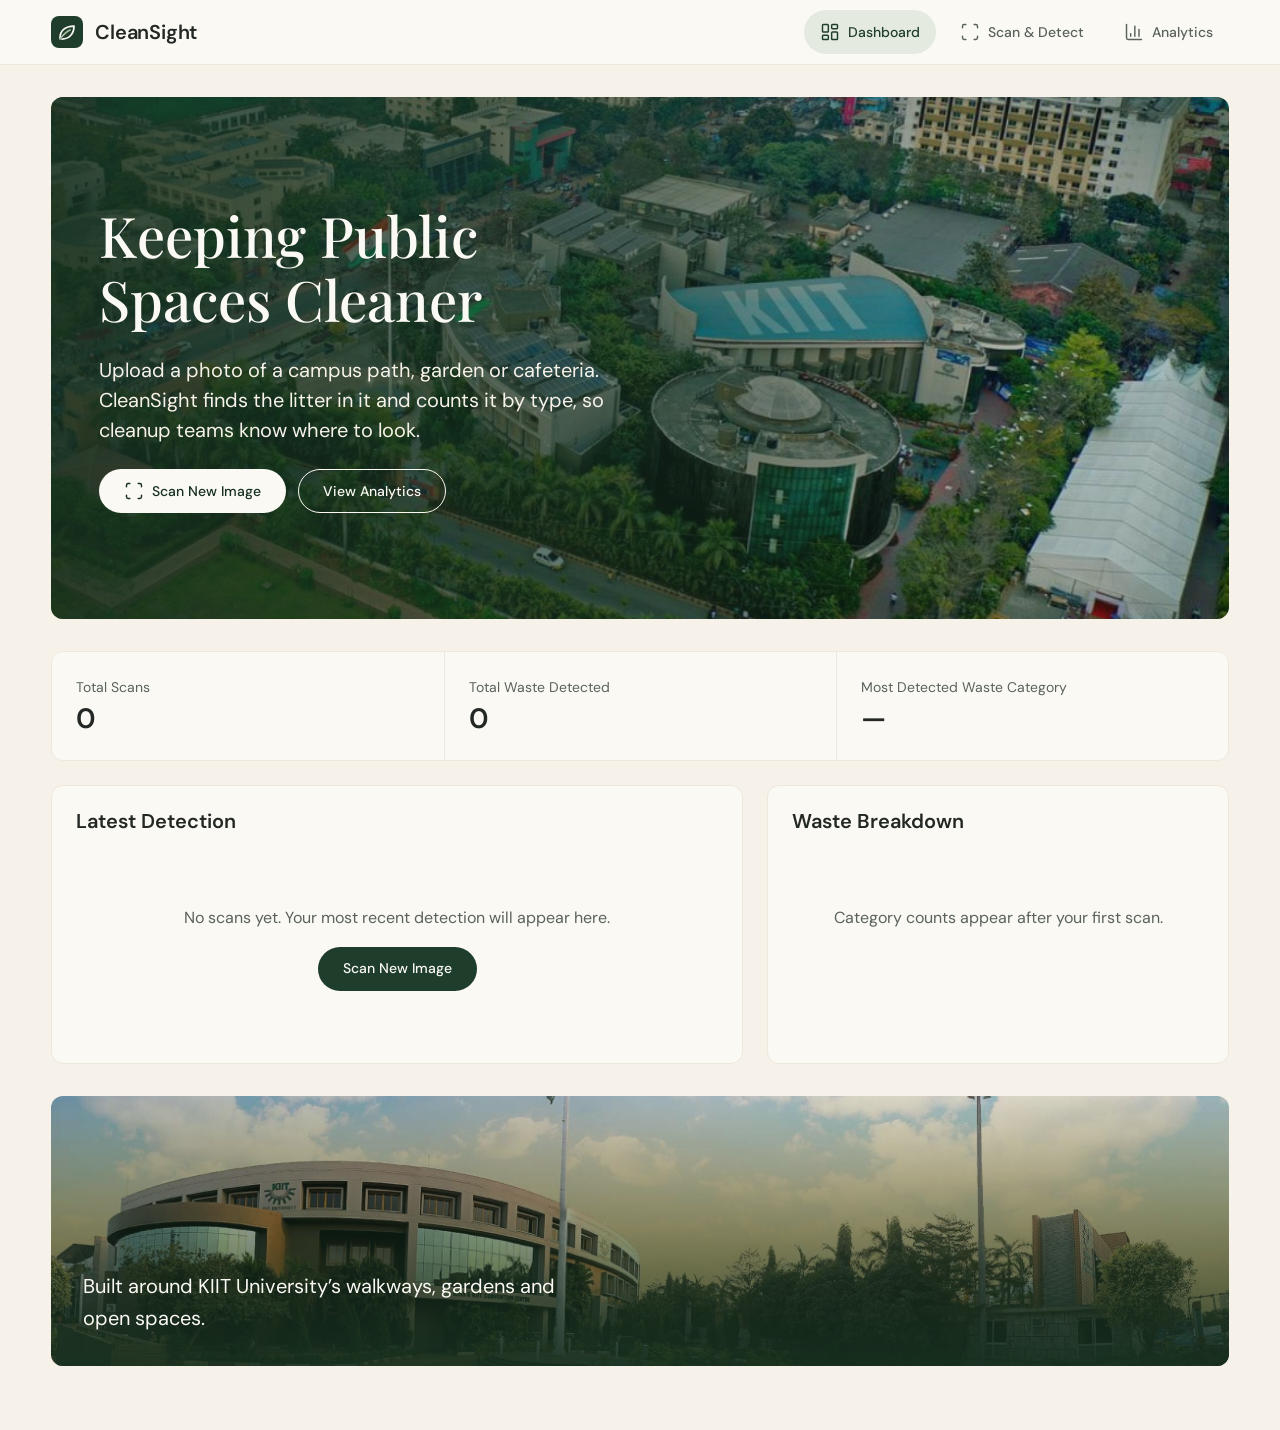
==== frontend/index.html @ a0051fdc "Add cleansight-frontend" ====
<!DOCTYPE html>
<html lang="en">
<head>
  <meta charset="UTF-8">
  <meta name="viewport" content="width=device-width, initial-scale=1">
  <title>Dashboard — CleanSight</title>
  <link rel="icon" href="assets/logo/logo.svg" type="image/svg+xml">
  <link rel="preload" href="assets/fonts/dm-sans-latin-400-normal.woff2" as="font" type="font/woff2" crossorigin>
  <link rel="stylesheet" href="css/global.css">
  <link rel="stylesheet" href="css/navbar.css">
  <link rel="stylesheet" href="css/dashboard.css">
</head>
<body data-root="" data-page="dashboard">
  <a class="skip-link" href="#main">Skip to content</a>
  <div id="navbar"></div>
  <main class="main" id="main">
    <div class="container">
      <section class="hero" aria-labelledby="hero-title">
        <div class="hero__content">
          <h1 class="hero__title" id="hero-title">Keeping Public Spaces Cleaner</h1>
          <p class="hero__text">Upload a photo of a campus path, garden or cafeteria. CleanSight finds the litter in it and counts it by type, so cleanup teams know where to look.</p>
          <div class="hero__actions">
            <a class="btn btn--primary" href="pages/scan.html"><svg class="icon" aria-hidden="true"><use href="assets/icons/sprite.svg#scan"></use></svg>Scan New Image</a>
            <a class="btn btn--secondary" href="pages/analytics.html">View Analytics</a>
          </div>
        </div>
      </section>

      <section class="stats dash-stats" aria-label="Summary">
        <div class="stat"><p class="stat__label">Total Scans</p><p class="stat__value" id="stat-scans">0</p></div>
        <div class="stat"><p class="stat__label">Total Waste Detected</p><p class="stat__value" id="stat-waste">0</p></div>
        <div class="stat"><p class="stat__label">Most Detected Waste Category</p><p class="stat__value" id="stat-top">—</p></div>
      </section>

      <div class="dash-grid">
        <section class="card" aria-labelledby="latest-title">
          <div class="card__head"><h2 class="section-title" id="latest-title">Latest Detection</h2></div>
          <div id="latest-empty" class="empty-state">
            <p>No scans yet. Your most recent detection will appear here.</p>
            <p style="margin-top:var(--s-4)"><a class="btn btn--primary" href="pages/scan.html">Scan New Image</a></p>
          </div>
          <div id="latest-filled" hidden>
            <img class="latest__img" id="latest-img" alt="Annotated image from the latest scan">
            <div class="latest__meta">
              <p id="latest-summary" class="text-muted"></p>
              <a class="btn btn--secondary" id="latest-details" href="pages/scan.html">View Details</a>
            </div>
          </div>
        </section>

        <section class="card" aria-labelledby="breakdown-title">
          <div class="card__head"><h2 class="section-title" id="breakdown-title">Waste Breakdown</h2></div>
          <div id="breakdown-empty" class="empty-state"><p>Category counts appear after your first scan.</p></div>
          <div id="breakdown-filled" class="breakdown" hidden>
            <div class="chart-box"><canvas id="breakdown-chart" role="img" aria-label="Donut chart of detected waste by category"></canvas></div>
            <ul class="legend" id="breakdown-legend"></ul>
          </div>
        </section>
      </div>

      <section class="band" aria-label="KIIT University campus">
        <p class="band__text">Built around KIIT University’s walkways, gardens and open spaces.</p>
      </section>
    </div>
  </main>
  <script src="js/vendor/chart.umd.js"></script>
  <script type="module" src="js/app.js"></script>
  <script type="module" src="js/dashboard.js"></script>
</body>
</html>
---- frontend/css/global.css ----
@import url("variables.css");

*,*::before,*::after{box-sizing:border-box}
html{-webkit-text-size-adjust:100%;scroll-padding-top:var(--nav-height)}
@media (min-width:1600px){html{font-size:18px}}
body{margin:0;min-height:100vh;background:var(--bg);color:var(--text);font-family:var(--font-body);font-size:var(--fs-md);line-height:var(--lh-body);-webkit-font-smoothing:antialiased}
img,svg{display:block;max-width:100%}
h1,h2,h3{margin:0;line-height:var(--lh-heading);font-weight:600}
p{margin:0}
a{color:inherit}
button,input{font:inherit;color:inherit}
:focus-visible{outline:2px solid var(--focus);outline-offset:2px}
.skip-link{position:absolute;left:var(--s-4);top:-100px;background:var(--primary);color:var(--on-primary);padding:var(--s-2) var(--s-4);border-radius:var(--radius);z-index:100}
.skip-link:focus{top:var(--s-2)}

.container{width:100%;max-width:var(--max-width);margin-inline:auto;padding-inline:clamp(1.5rem,4vw,4rem)}
.page-title{font-family:var(--font-display);font-size:var(--fs-hero);font-weight:500}
.section-title{font-size:var(--fs-lg)}
.text-muted{color:var(--text-muted)}
.num{font-variant-numeric:tabular-nums}

.icon{width:20px;height:20px;flex:none}
.icon--sm{width:16px;height:16px}

.card{min-width:0;background:var(--surface);border:1px solid var(--border);border-radius:var(--radius);padding:var(--s-6)}

.btn{display:inline-flex;align-items:center;justify-content:center;gap:var(--s-2);min-height:44px;padding:0 var(--s-6);border-radius:var(--radius-pill);border:1px solid transparent;font-weight:500;font-size:var(--fs-sm);text-decoration:none;cursor:pointer;transition:background-color var(--t-fast) var(--ease),border-color var(--t-fast) var(--ease),color var(--t-fast) var(--ease)}
.btn--primary{background:var(--primary);color:var(--on-primary)}
.btn--primary:hover{background:var(--primary-hover)}
.btn--secondary{background:transparent;color:var(--primary);border-color:var(--primary)}
.btn--secondary:hover{background:var(--sage-100)}
.btn--ghost{background:transparent;color:var(--text-muted)}
.btn--ghost:hover{color:var(--text);background:var(--ivory-200)}
.btn:disabled,.btn[aria-disabled="true"]{opacity:.5;cursor:not-allowed}

.alert{display:flex;gap:var(--s-3);align-items:flex-start;padding:var(--s-4);border-radius:var(--radius);border:1px solid;font-size:var(--fs-sm)}
.alert--error{color:var(--error);border-color:currentColor;background:#fbefed}
.alert--warning{color:var(--warning);border-color:currentColor;background:#fbf3e4}
.alert--success{color:var(--forest-700);border-color:var(--sage-300);background:var(--sage-100)}
.alert__body{color:var(--text)}

.empty-state{text-align:center;padding:var(--s-12) var(--s-6);color:var(--text-muted)}

.main{padding-block:var(--s-8) var(--s-16);min-height:calc(100vh - var(--nav-height))}

@media (prefers-reduced-motion:reduce){*,*::before,*::after{transition-duration:.01ms!important;animation-duration:.01ms!important;animation-iteration-count:1!important}}

[hidden]{display:none!important}

/* Stat row (Dashboard + Analytics) */
.stats{display:grid;grid-template-columns:repeat(auto-fit,minmax(200px,1fr));background:var(--surface);border:1px solid var(--border);border-radius:var(--radius)}
.stat{padding:var(--s-6);border-left:1px solid var(--border)}
.stat:first-child{border-left:0}
.stat__label{font-size:var(--fs-sm);color:var(--text-muted)}
.stat__value{margin-top:var(--s-1);font-size:var(--fs-xl);font-weight:600;font-variant-numeric:tabular-nums;line-height:1.2}
@media (max-width:640px){.stat{border-left:0;border-top:1px solid var(--border)}.stat:first-child{border-top:0}}

/* Chart legend list */
.legend{list-style:none;margin:0;padding:0;display:grid;gap:var(--s-3)}
.legend__item{display:flex;align-items:center;gap:var(--s-3);font-size:var(--fs-sm)}
.legend__swatch{width:12px;height:12px;border-radius:3px;flex:none}
.legend__name{flex:1}
.legend__value{font-variant-numeric:tabular-nums;color:var(--text-muted)}
.chart-box{position:relative;width:100%;max-width:340px;aspect-ratio:1;margin-inline:auto}
.chart-box--wide{max-width:none;aspect-ratio:auto;height:clamp(280px,40vh,460px)}
.card__head{display:flex;align-items:center;justify-content:space-between;gap:var(--s-4);margin-bottom:var(--s-6)}
---- frontend/css/navbar.css ----
.navbar{position:sticky;top:0;z-index:50;background:var(--surface);border-bottom:1px solid var(--border)}
.navbar__inner{display:flex;align-items:center;justify-content:space-between;height:var(--nav-height)}
.navbar__brand{display:flex;align-items:center;gap:var(--s-3);text-decoration:none;font-weight:600;font-size:var(--fs-lg);letter-spacing:-.01em}
.navbar__brand img{width:32px;height:32px}
.navbar__links{display:flex;gap:var(--s-2);list-style:none;margin:0;padding:0}
.navbar__link{display:flex;align-items:center;gap:var(--s-2);min-height:44px;padding:0 var(--s-4);border-radius:var(--radius-pill);text-decoration:none;font-size:var(--fs-sm);font-weight:500;color:var(--text-muted);transition:background-color var(--t-fast) var(--ease),color var(--t-fast) var(--ease)}
.navbar__link:hover{color:var(--text);background:var(--ivory-200)}
.navbar__link[aria-current="page"]{color:var(--primary);background:var(--sage-100)}
.navbar__toggle{display:none;align-items:center;justify-content:center;width:44px;height:44px;border:0;border-radius:var(--radius);background:transparent;cursor:pointer}
.navbar__toggle:hover{background:var(--ivory-200)}
.navbar__toggle .icon-close{display:none}
.navbar__toggle[aria-expanded="true"] .icon-open{display:none}
.navbar__toggle[aria-expanded="true"] .icon-close{display:block}

@media (max-width:768px){
  .navbar__toggle{display:inline-flex}
  .navbar__links{display:none;position:absolute;left:0;right:0;top:var(--nav-height);flex-direction:column;gap:var(--s-1);padding:var(--s-3) var(--s-6) var(--s-4);background:var(--surface);border-bottom:1px solid var(--border)}
  .navbar__links.is-open{display:flex}
  .navbar__link{padding:0 var(--s-4);border-radius:var(--radius)}
}
---- frontend/css/dashboard.css ----
.hero{position:relative;overflow:hidden;border-radius:var(--radius);min-height:clamp(420px,58vh,680px);display:flex;align-items:center;background:var(--forest-900) url("../assets/images/hero-campus.jpg") center/cover no-repeat;color:var(--ivory-50)}
.hero::before{content:"";position:absolute;inset:0;background:linear-gradient(90deg,rgba(22,48,31,.88) 0%,rgba(22,48,31,.6) 50%,rgba(22,48,31,.15) 100%)}
.hero__content{position:relative;padding:var(--s-12);max-width:620px;display:grid;gap:var(--s-6);animation:hero-in 600ms var(--ease) both}
.hero__title{font-family:var(--font-display);font-weight:500;font-size:var(--fs-hero)}
.hero__text{font-size:var(--fs-lg);line-height:1.5;color:var(--ivory-100)}
.hero__actions{display:flex;flex-wrap:wrap;gap:var(--s-3)}
.hero .btn--primary{background:var(--ivory-50);color:var(--forest-900)}
.hero .btn--primary:hover{background:var(--sage-100)}
.hero .btn--secondary{color:var(--ivory-50);border-color:var(--ivory-50)}
.hero .btn--secondary:hover{background:rgba(251,249,244,.15)}
@keyframes hero-in{from{opacity:0;transform:translateY(8px)}to{opacity:1;transform:none}}

.dash-stats{margin-top:var(--s-8)}
.dash-grid{display:grid;grid-template-columns:minmax(0,3fr) minmax(0,2fr);gap:var(--s-6);margin-top:var(--s-6);align-items:stretch}
.latest__img{width:100%;aspect-ratio:16/10;object-fit:cover;border-radius:var(--s-2);background:var(--ivory-200)}
.latest__meta{display:flex;align-items:center;justify-content:space-between;gap:var(--s-4);margin-top:var(--s-4);flex-wrap:wrap}
.breakdown{display:grid;gap:var(--s-6)}

.band{position:relative;overflow:hidden;margin-top:var(--s-8);border-radius:var(--radius);min-height:clamp(240px,30vh,400px);display:flex;align-items:flex-end;background:var(--forest-900) url("../assets/images/dashboard-band.jpg") center/cover no-repeat;color:var(--ivory-50)}
.band::before{content:"";position:absolute;inset:0;background:linear-gradient(0deg,rgba(22,48,31,.92) 0%,rgba(22,48,31,.55) 45%,rgba(22,48,31,.1) 100%)}
.band__text{position:relative;padding:var(--s-8);max-width:560px;font-size:var(--fs-lg)}

@media (max-width:1024px){.dash-grid{grid-template-columns:minmax(0,1fr)}}
@media (max-width:480px){.hero{min-height:380px}.hero__content{padding:var(--s-6)}.hero__text{font-size:var(--fs-md)}}
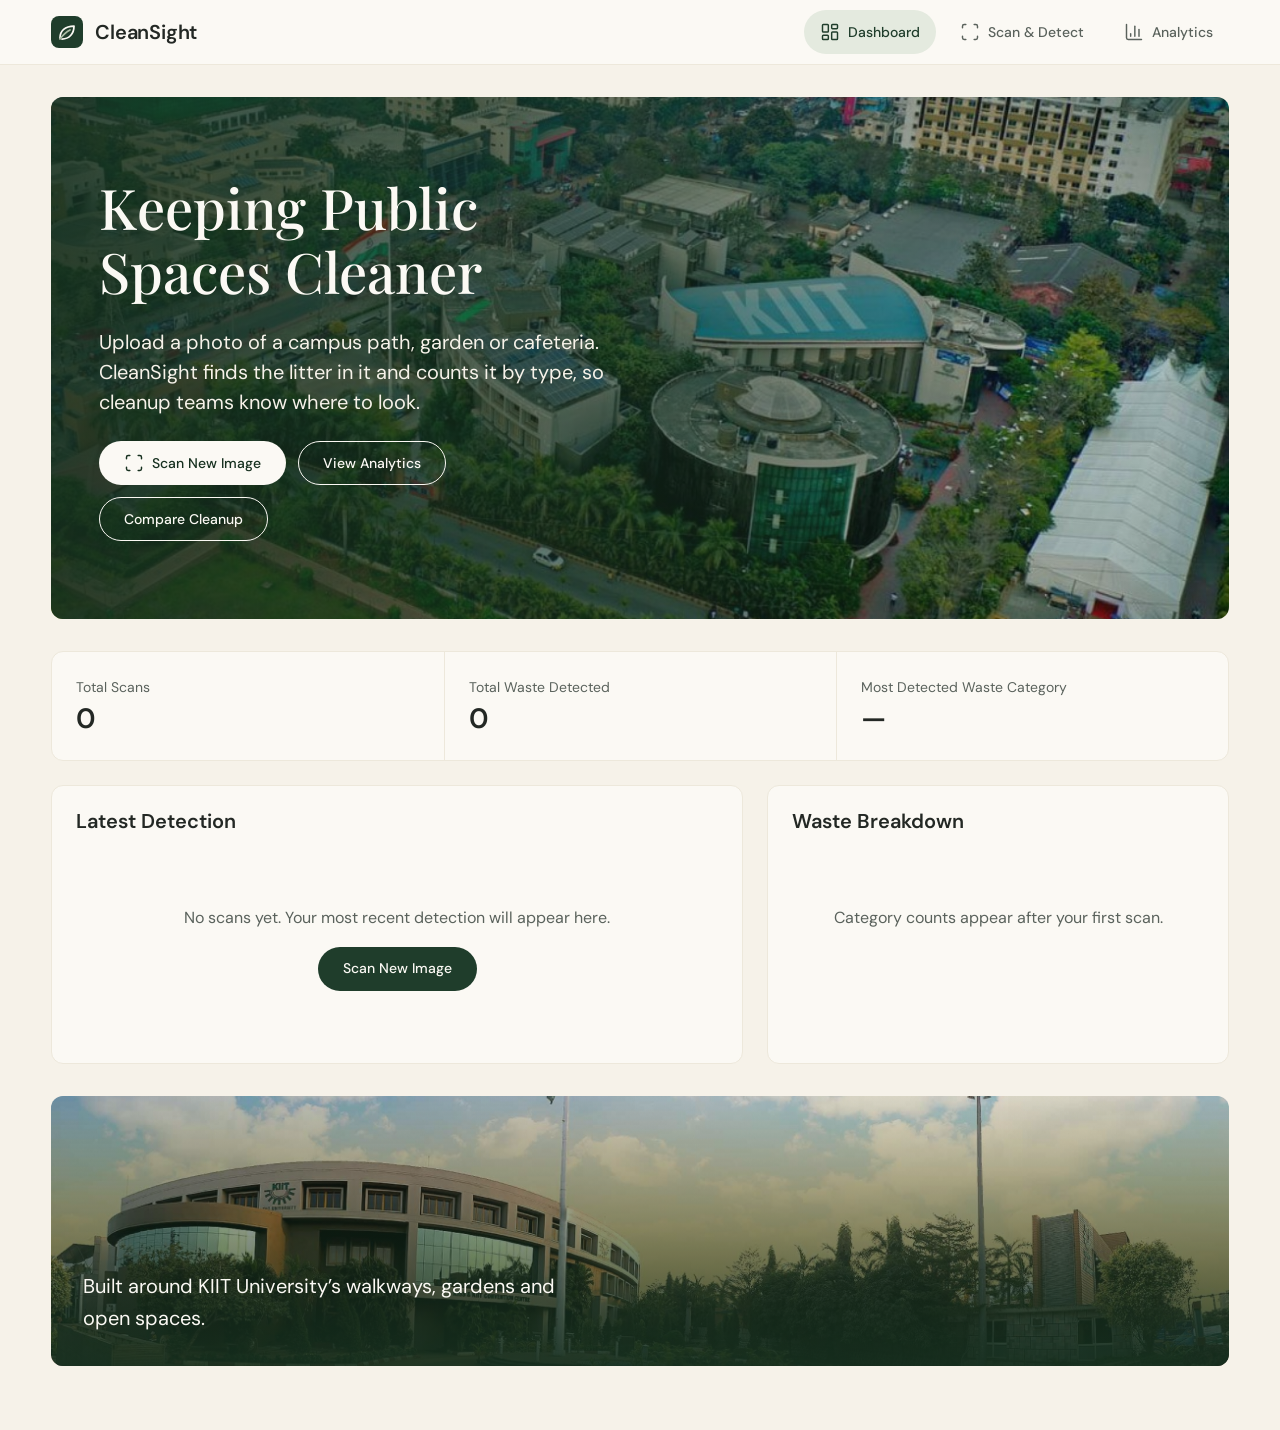
==== commit 123e15f1: "Add before and after cleanup comparison feature" ====
--- a/frontend/index.html
+++ b/frontend/index.html
@@ -22,6 +22,9 @@
           <div class="hero__actions">
             <a class="btn btn--primary" href="pages/scan.html"><svg class="icon" aria-hidden="true"><use href="assets/icons/sprite.svg#scan"></use></svg>Scan New Image</a>
             <a class="btn btn--secondary" href="pages/analytics.html">View Analytics</a>
+            <a class="btn btn--secondary" href="pages/compare.html">
+    Compare Cleanup
+</a>
           </div>
         </div>
       </section>
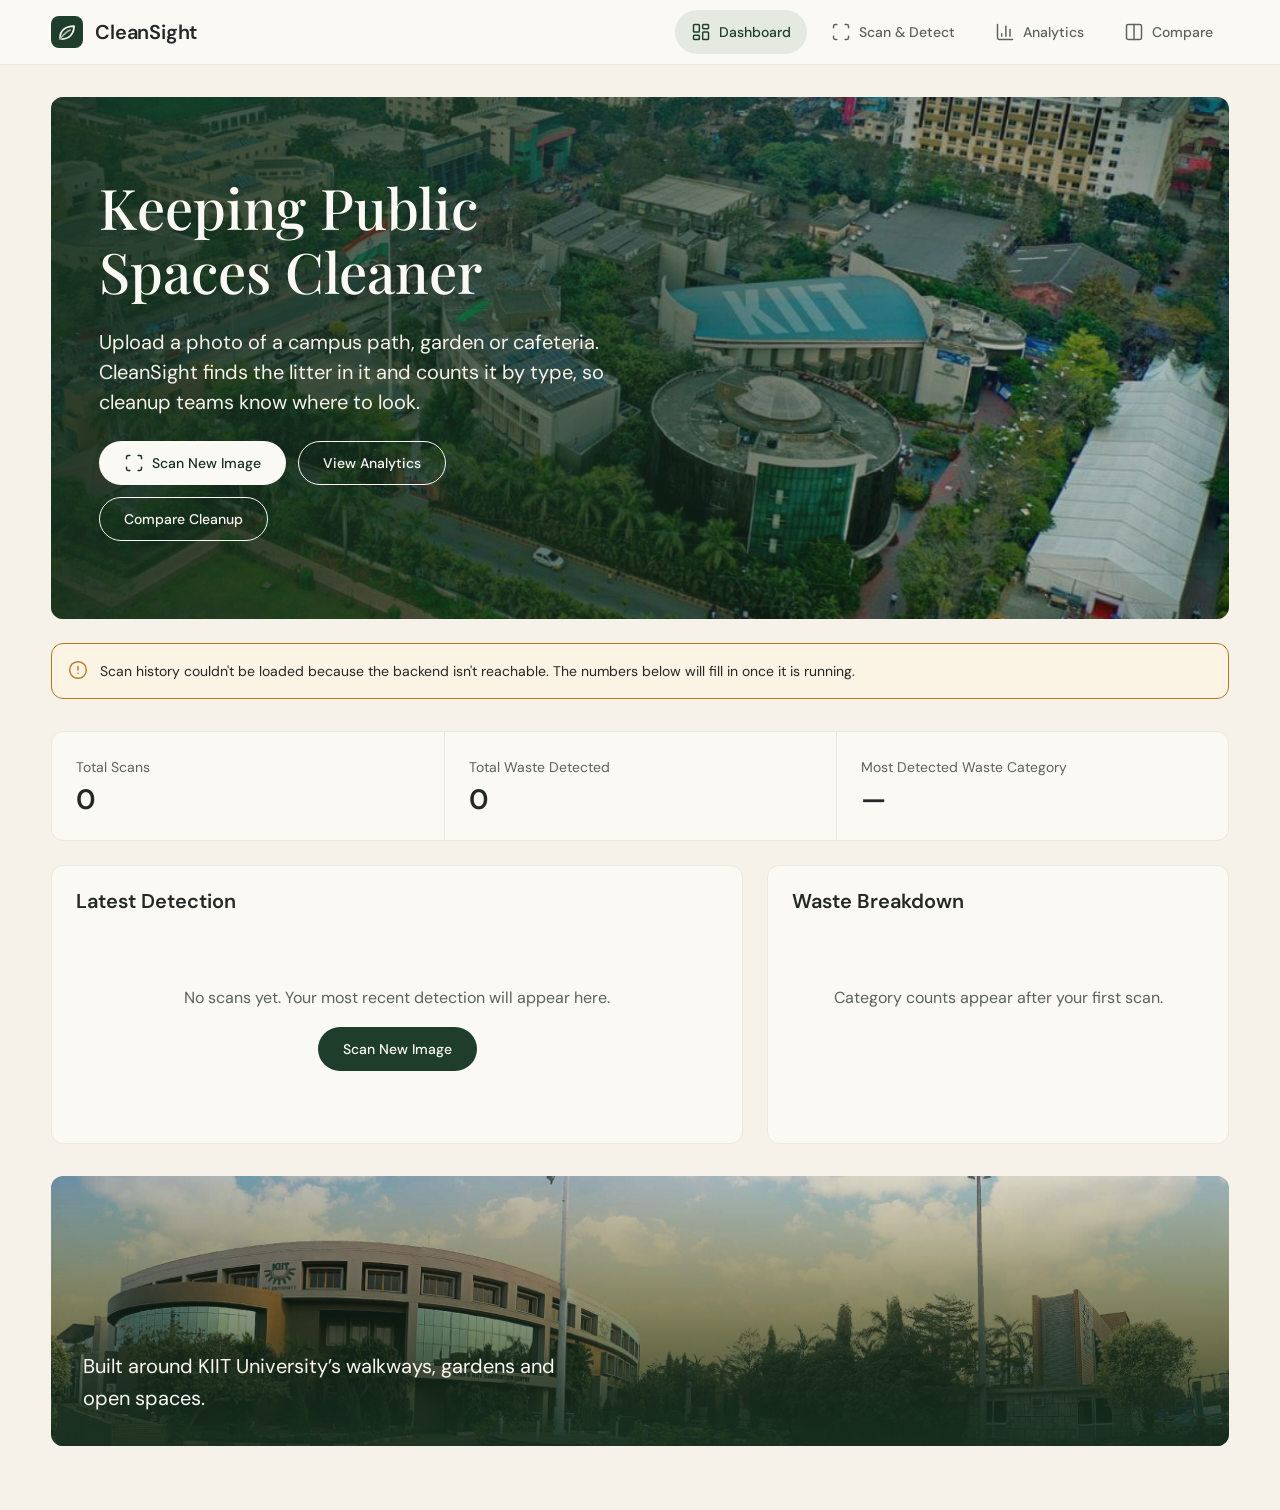
==== commit 6f8b5704: "Connect frontend to the backend and rebuild the compare page - Dashboard and Analytics load history " ====
--- a/frontend/index.html
+++ b/frontend/index.html
@@ -22,12 +22,12 @@
           <div class="hero__actions">
             <a class="btn btn--primary" href="pages/scan.html"><svg class="icon" aria-hidden="true"><use href="assets/icons/sprite.svg#scan"></use></svg>Scan New Image</a>
             <a class="btn btn--secondary" href="pages/analytics.html">View Analytics</a>
-            <a class="btn btn--secondary" href="pages/compare.html">
-    Compare Cleanup
-</a>
+            <a class="btn btn--secondary" href="pages/compare.html">Compare Cleanup</a>
           </div>
         </div>
       </section>
+
+      <div id="history-alert" class="history-alert" role="status" hidden></div>
 
       <section class="stats dash-stats" aria-label="Summary">
         <div class="stat"><p class="stat__label">Total Scans</p><p class="stat__value" id="stat-scans">0</p></div>
--- a/frontend/css/global.css
+++ b/frontend/css/global.css
@@ -39,6 +39,9 @@
 .alert--success{color:var(--forest-700);border-color:var(--sage-300);background:var(--sage-100)}
 .alert__body{color:var(--text)}
 
+.history-alert{margin-top:var(--s-6)}
+.analytics-head + .history-alert{margin:0 0 var(--s-6)}
+
 .empty-state{text-align:center;padding:var(--s-12) var(--s-6);color:var(--text-muted)}
 
 .main{padding-block:var(--s-8) var(--s-16);min-height:calc(100vh - var(--nav-height))}
@@ -46,6 +49,7 @@
 @media (prefers-reduced-motion:reduce){*,*::before,*::after{transition-duration:.01ms!important;animation-duration:.01ms!important;animation-iteration-count:1!important}}
 
 [hidden]{display:none!important}
+.visually-hidden{position:absolute;width:1px;height:1px;overflow:hidden;clip:rect(0 0 0 0);white-space:nowrap}
 
 /* Stat row (Dashboard + Analytics) */
 .stats{display:grid;grid-template-columns:repeat(auto-fit,minmax(200px,1fr));background:var(--surface);border:1px solid var(--border);border-radius:var(--radius)}
